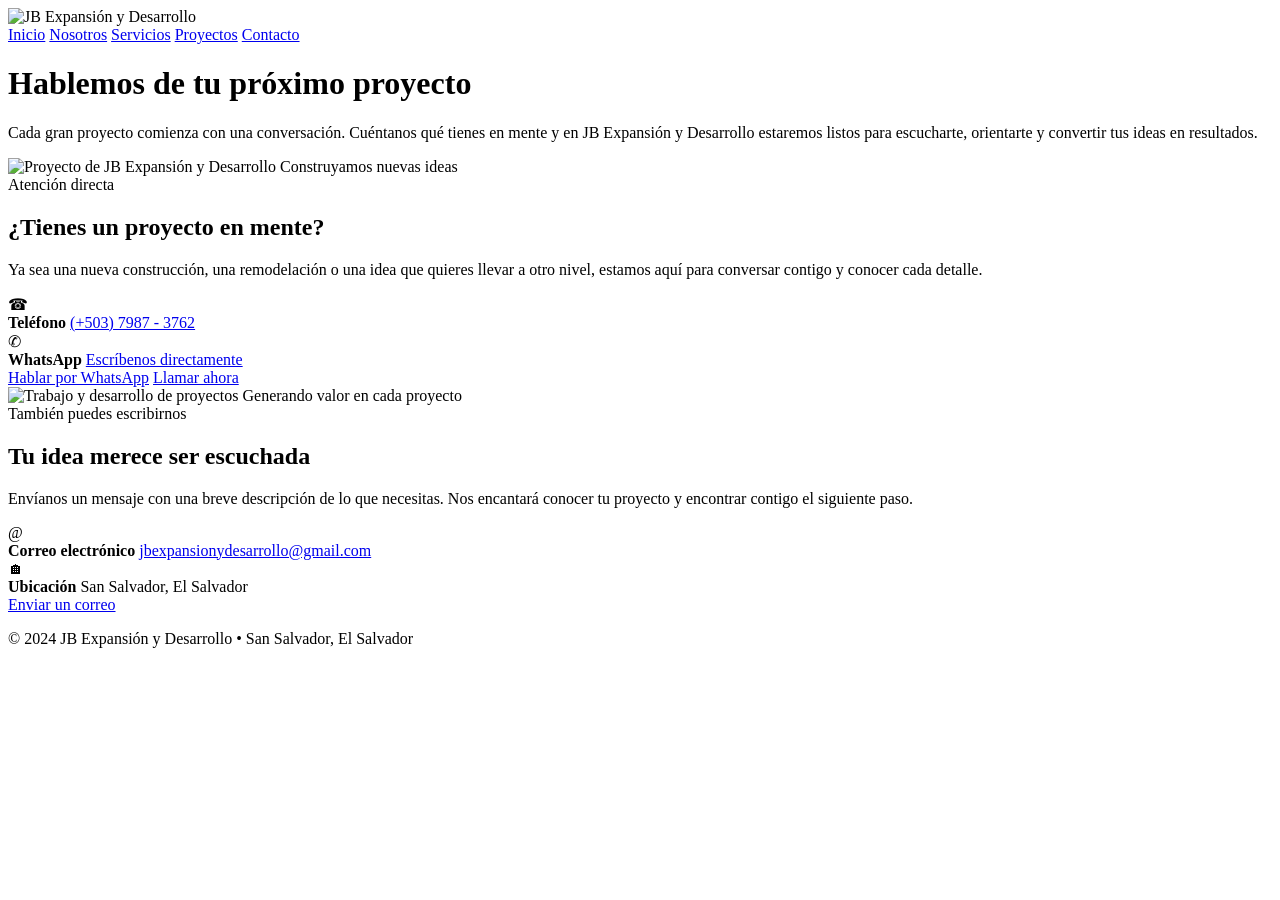
==== contacto.html @ b71cd2ee "Add files via upload" ====
<!DOCTYPE html>
<html lang="es">
<head>
    <meta charset="UTF-8">
    <meta name="viewport" content="width=device-width, initial-scale=1.0">
    <meta name="description" content="Contacta con JB Expansión y Desarrollo para conversar sobre tu próximo proyecto.">
    <title>JB Expansión y Desarrollo | Contáctanos</title>
    <link rel="icon" type="image/png" href="../imagenes/JBlogoPNG.png">
    <link rel="stylesheet" href="../css/estilos.css">
</head>
<body>
    <header>
        <nav>
            <img src="../imagenes/JBlogoPNG.png" alt="JB Expansión y Desarrollo" class="logo-img">
            <div class="nav-links">
                <a href="index.html">Inicio</a>
                <a href="nosotros.html">Nosotros</a>
                <a href="servicios.html">Servicios</a>
                <a href="proyectos.html">Proyectos</a>
                <a href="contacto.html">Contacto</a>
            </div>
        </nav>
    </header>

    <main class="contact-page">
        <div class="contact-intro">
            <h1>Hablemos de tu <span>próximo proyecto</span></h1>
            <div class="accent"></div>
            <p>
                Cada gran proyecto comienza con una conversación. Cuéntanos qué tienes en mente
                y en JB Expansión y Desarrollo estaremos listos para escucharte, orientarte y
                convertir tus ideas en resultados.
            </p>
        </div>

        <div class="contact-layout">
            <section class="contact-row">
                <div class="contact-visual">
                    <img src="../imagenes/ImgCont1.png" alt="Proyecto de JB Expansión y Desarrollo">
                    <span class="visual-label">Construyamos nuevas ideas</span>
                </div>

                <div class="contact-copy">
                    <span class="contact-kicker">Atención directa</span>
                    <h2>¿Tienes un proyecto en mente?</h2>
                    <p>
                        Ya sea una nueva construcción, una remodelación o una idea que quieres llevar
                        a otro nivel, estamos aquí para conversar contigo y conocer cada detalle.
                    </p>

                    <div class="contact-detail">
                        <span class="contact-icon">☎</span>
                        <div>
                            <strong>Teléfono</strong>
                            <a href="tel:+50379873762">(+503) 7987 - 3762</a>
                        </div>
                    </div>

                    <div class="contact-detail">
                        <span class="contact-icon">✆</span>
                        <div>
                            <strong>WhatsApp</strong>
                            <a href="https://wa.me/50379873762" target="_blank" rel="noopener noreferrer">Escríbenos directamente</a>
                        </div>
                    </div>

                    <div class="contact-actions">
                        <a class="btn" href="https://wa.me/50379873762" target="_blank" rel="noopener noreferrer">Hablar por WhatsApp</a>
                        <a class="btn-outline" href="tel:+50379873762">Llamar ahora</a>
                    </div>
                </div>
            </section>

            <section class="contact-row reverse">
                <div class="contact-visual">
                    <img src="../imagenes/ImgCont2.png" alt="Trabajo y desarrollo de proyectos">
                    <span class="visual-label">Generando valor en cada proyecto</span>
                </div>

                <div class="contact-copy">
                    <span class="contact-kicker">También puedes escribirnos</span>
                    <h2>Tu idea merece ser escuchada</h2>
                    <p>
                        Envíanos un mensaje con una breve descripción de lo que necesitas. Nos encantará
                        conocer tu proyecto y encontrar contigo el siguiente paso.
                    </p>

                    <div class="contact-detail">
                        <span class="contact-icon">@</span>
                        <div>
                            <strong>Correo electrónico</strong>
                            <a href="mailto:jbexpansionydesarrollo@gmail.com">jbexpansionydesarrollo@gmail.com</a>
                        </div>
                    </div>

                    <div class="contact-detail">
                        <span class="contact-icon">🏠︎</span>
                        <div>
                            <strong>Ubicación</strong>
                            <span>San Salvador, El Salvador</span>
                        </div>
                    </div>

                    <div class="contact-actions">
                        <a class="btn" href="mailto:jbexpansionydesarrollo@gmail.com">Enviar un correo</a>
                    </div>
                </div>
            </section>

        </div>
    </main>

    <footer>
        <p>© 2024 JB Expansión y Desarrollo • San Salvador, El Salvador</p>
    </footer>
</body>
</html>
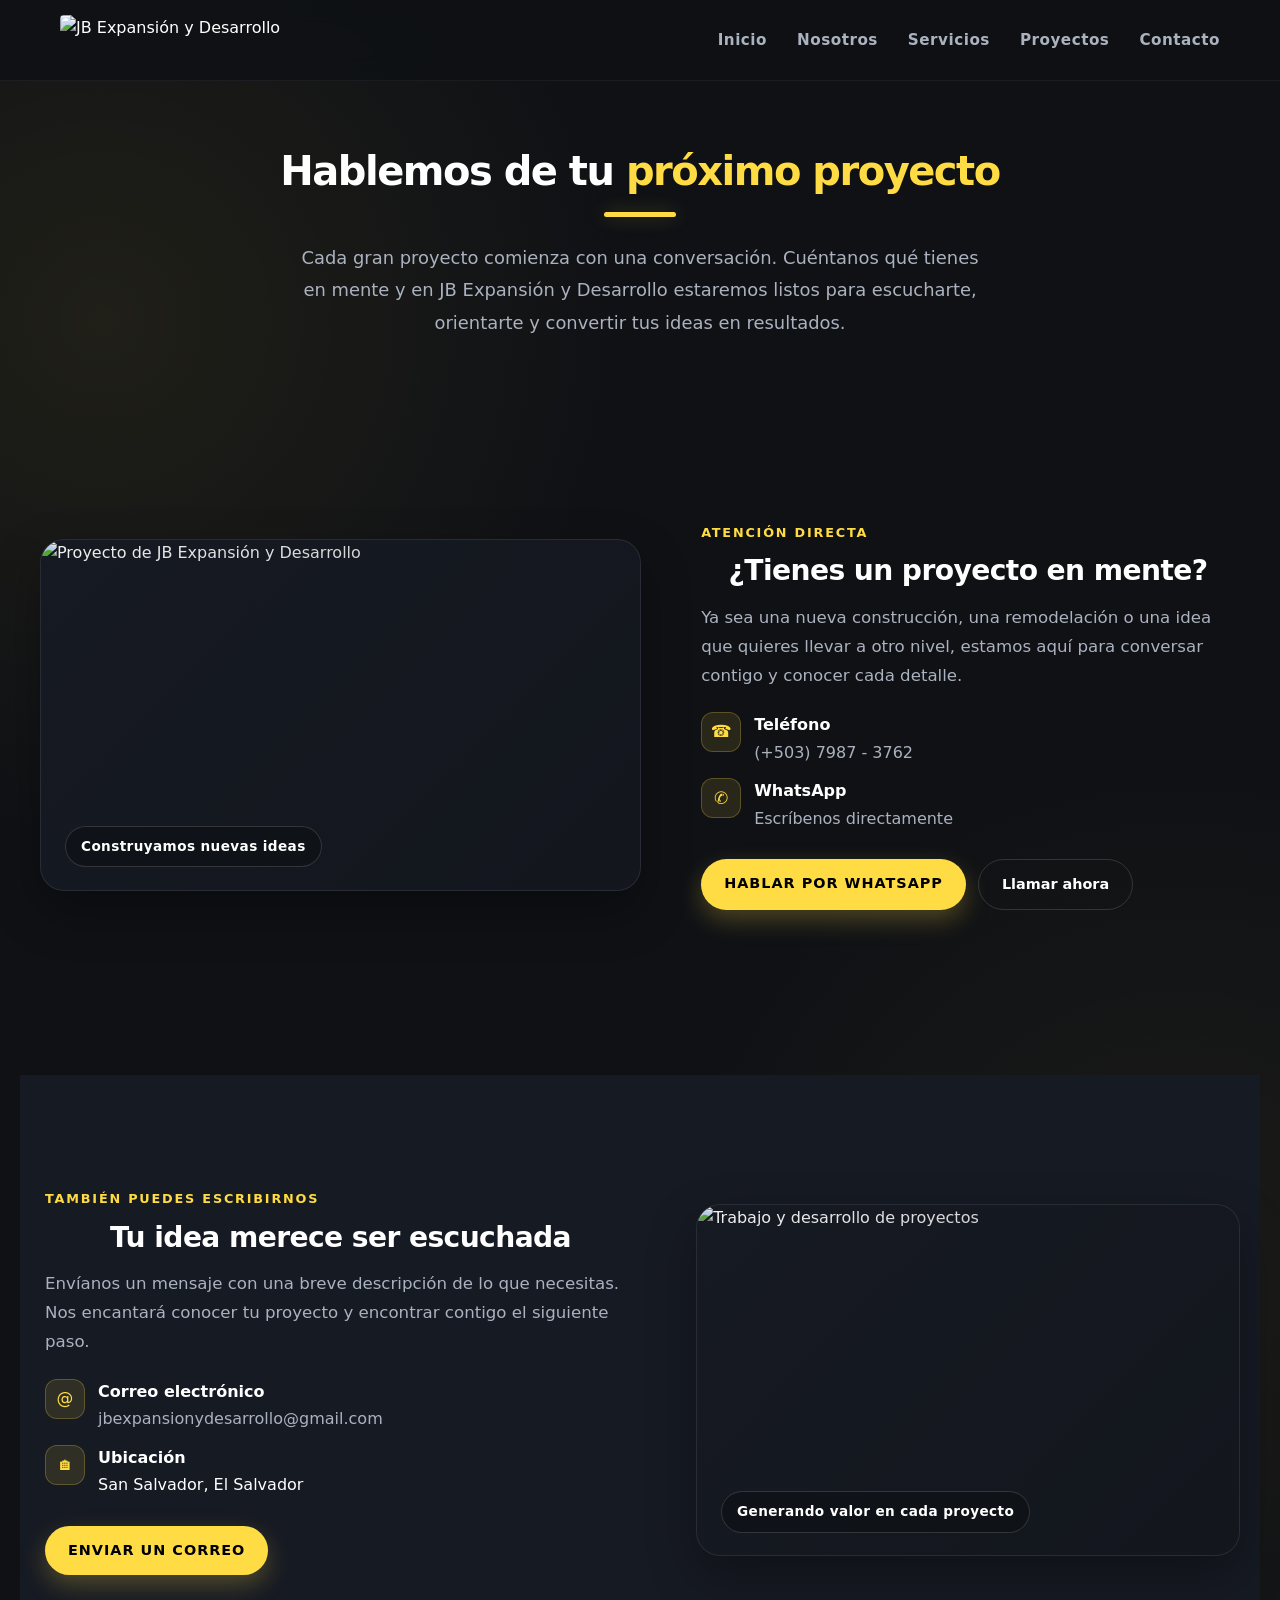
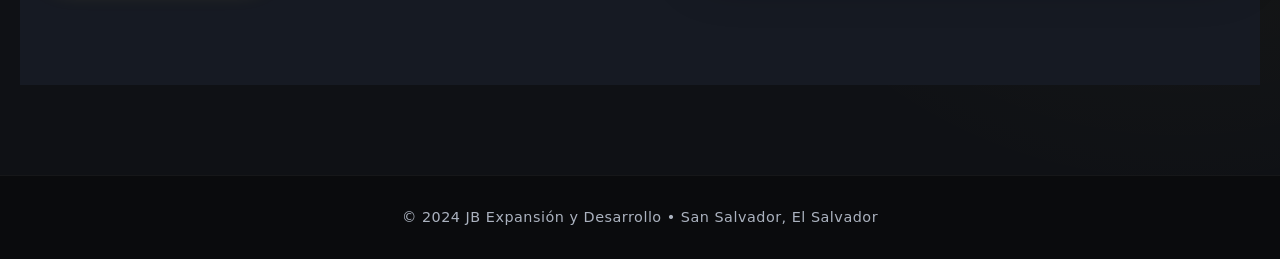
==== commit 4fd5d11a: "Update contacto.html" ====
--- a/contacto.html
+++ b/contacto.html
@@ -6,7 +6,7 @@
     <meta name="description" content="Contacta con JB Expansión y Desarrollo para conversar sobre tu próximo proyecto.">
     <title>JB Expansión y Desarrollo | Contáctanos</title>
     <link rel="icon" type="image/png" href="../imagenes/JBlogoPNG.png">
-    <link rel="stylesheet" href="../css/estilos.css">
+    <link rel="stylesheet" href="estilos.css">
 </head>
 <body>
     <header>
--- a/estilos.css
+++ b/estilos.css
@@ -0,0 +1,941 @@
+/* VARIABLES Y CONFIGURACIÓN BASE */
+:root {
+  --primary: #ffdc43;       /* Amarillo/Dorado Corporativo */
+  --primary-hover: #e5c123; /* Dorado oscuro para estados hover */
+  --bg-dark: #0f1115;       /* Fondo oscuro profundo principal */
+  --bg-card: #161a23;       /* Fondo para tarjetas y bloques secundarios */
+  --bg-input: #1f2430;      /* Fondo para campos de texto */
+  --text-main: #ffffff;     /* Texto principal */
+  --text-muted: #abb2bf;    /* Texto secundario/descripciones */
+  --font-family: 'Segoe UI', system-ui, -apple-system, sans-serif;
+  --transition: all 0.3s cubic-bezier(0.25, 0.8, 0.25, 1);
+}
+
+* {
+  margin: 0;
+  padding: 0;
+  box-sizing: border-box;
+}
+
+body {
+  font-family: var(--font-family);
+  background-color: var(--bg-dark);
+  color: var(--text-main);
+  line-height: 1.6;
+  overflow-x: hidden;
+}
+
+/* NAVEGACIÓN */
+header {
+  position: fixed;
+  top: 0;
+  left: 0;
+  width: 100%;
+  background-color: rgba(15, 17, 21, 0.9);
+  backdrop-filter: blur(12px);
+  -webkit-backdrop-filter: blur(12px);
+  z-index: 1000;
+  border-bottom: 1px solid rgba(255, 255, 255, 0.05);
+}
+
+nav {
+  max-width: 1200px;
+  margin: 0 auto;
+  padding: 15px 20px;
+  display: flex;
+  justify-content: space-between;
+  align-items: center;
+}
+
+.logo-img {
+  height: 50px;
+  width: auto;
+  object-fit: contain;
+  border-radius: 4px;
+}
+
+.nav-links {
+  display: flex;
+  gap: 30px;
+}
+
+.nav-links a {
+  color: var(--text-muted);
+  text-decoration: none;
+  font-weight: 600;
+  font-size: 0.95rem;
+  letter-spacing: 0.5px;
+  transition: var(--transition);
+  position: relative;
+  padding: 5px 0;
+}
+
+.nav-links a::after {
+  content: '';
+  position: absolute;
+  width: 0;
+  height: 2px;
+  bottom: 0;
+  left: 0;
+  background-color: var(--primary);
+  transition: var(--transition);
+}
+
+.nav-links a:hover::after {
+  width: 100%;
+}
+
+.nav-links a:hover {
+  color: var(--primary);
+}
+
+/* HERO SECTION */
+.hero {
+  min-height: 100vh;
+  background: linear-gradient(135deg, rgba(50, 60, 68, 0.336) 50%, rgba(253, 242, 95, 0.26) 100%), 
+              url('../imagenes/Imgindex.png');
+  background-size: cover;
+  background-position: center;
+  background-repeat: no-repeat;
+  display: flex;
+  justify-content: center;
+  align-items: center;
+  text-align: center;
+  padding: 140px 20px 80px;
+}
+
+.hero-content {
+  max-width: 800px;
+  animation: fadeInUp 1s ease-out forwards;
+}
+
+/* IMAGOTIPO PRINCIPAL DEL INICIO */
+
+.hero-imagotipo {
+  display: block;
+  width: 900;
+  max-width: 90%;
+  height: auto;
+  margin: 0 auto -40px;
+
+  object-fit: contain;
+
+  animation: fadeInUp 1s ease-out forwards;
+}
+
+@media (max-width: 768px) {
+
+  .hero-imagotipo {
+    width: 400px;
+    max-width: 90%;
+    margin-bottom: 20px;
+  }
+
+}
+/* Botón Premium */
+.btn {
+  display: inline-block;
+  background-color: var(--primary);
+  color: #000000;
+  text-decoration: none;
+  padding: 16px 36px;
+  font-weight: 700;
+  font-size: 1rem;
+  border-radius: 50px;
+  text-transform: uppercase;
+  letter-spacing: 1px;
+  box-shadow: 0 10px 25px rgba(255, 220, 67, 0.25);
+  transition: var(--transition);
+  border: none;
+  cursor: pointer;
+}
+
+.btn:hover {
+  transform: translateY(-3px);
+  background-color: var(--primary-hover);
+  box-shadow: 0 15px 30px rgba(255, 220, 67, 0.4);
+}
+
+/* ESTRUCTURA DE SECCIONES GENERALES */
+section {
+  padding: 100px 20px;
+}
+
+/* Secciones alternadas para dar dinamismo */
+section:nth-of-type(even) {
+  background-color: var(--bg-card);
+}
+
+.container {
+  max-width: 1200px;
+  margin: 0 auto;
+}
+
+section h2 {
+  font-size: 2.5rem;
+  font-weight: 700;
+  text-align: center;
+  margin-bottom: 60px;
+  position: relative;
+  letter-spacing: -0.5px;
+}
+
+section h2::after {
+  content: '';
+  display: block;
+  width: 60px;
+  height: 4px;
+  background-color: var(--primary);
+  margin: 15px auto 0;
+  border-radius: 2px;
+}
+
+/* MISION, VISION Y VALORES */
+.grid-mv {
+  display: grid;
+  grid-template-columns: repeat(auto-fit, minmax(300px, 1fr));
+  gap: 30px;
+  margin-top: 50px;
+}
+
+.card-mv {
+  background-color: rgba(255, 255, 255, 0.02);
+  border: 1px solid rgba(255, 255, 255, 0.05);
+  padding: 40px 30px;
+  border-radius: 12px;
+  transition: var(--transition);
+}
+
+.card-mv:hover {
+  transform: translateY(-5px);
+  border-color: rgba(255, 220, 67, 0.3);
+  background-color: rgba(255, 255, 255, 0.04);
+}
+
+.card-mv h3 {
+  color: var(--primary);
+  font-size: 1.4rem;
+  margin-bottom: 15px;
+  font-weight: 600;
+}
+
+.card-mv p {
+  color: var(--text-muted);
+  font-size: 1rem;
+}
+
+/* Lista de Valores o Container*/
+li {
+    color:#e5c123;  
+    display: flex;
+    flex-direction: column; /* Alinea el título y el párrafo verticalmente */
+    align-items: flex-start; /* Alinea el texto a la izquierda */
+    margin-bottom: 20px; /* Añade separación entre cada valor */
+    width: 100%; /* Fuerza a que ocupe todo el ancho disponible */
+}
+
+li p {
+    width: 100%; /* Permite que el texto se alargue horizontalmente */
+    margin-top: 8px; /* Despega el párrafo del título */
+    text-align: justify; /* Opcional: hace que el texto se vea ordenado */
+}
+
+/* SERVICIOS */
+.services-grid {
+  display: grid;
+  grid-template-columns: repeat(auto-fit, minmax(300px, 1fr));
+  gap: 25px;
+}
+
+.card {
+  background-color: var(--bg-card);
+  border: 1px solid rgba(255, 255, 255, 0.05);
+  padding: 35px 25px;
+  border-radius: 12px;
+  font-size: 1.2rem;
+  font-weight: 600;
+  text-align: center;
+  color: var(--text-main);
+  transition: var(--transition);
+  opacity: 0; /* Preparado para la animación JS */
+  transform: translateY(30px);
+}
+
+/* Cuando JS activa la clase */
+.card.visible {
+  opacity: 1;
+  transform: translateY(0);
+}
+
+section:nth-of-type(even) .card {
+  background-color: var(--bg-dark);
+}
+
+.card:hover {
+  border-color: var(--primary);
+  color: var(--primary);
+  box-shadow: 0 10px 20px rgb(66, 66, 66);
+}
+
+/* PROYECTOS DESTACADOS */
+.projects-grid {
+  display: grid;
+  grid-template-columns: repeat(auto-fit, minmax(350px, 1fr));
+  gap: 30px;
+}
+
+.project-card {
+  position: relative;
+  overflow: hidden;
+  border-radius: 16px;
+  height: 380px;
+  padding: 0;
+  border: none;
+}
+
+.project-card img {
+  width: 100%;
+  height: 100%;
+  object-fit: cover;
+  transition: transform 0.5s ease;
+}
+
+.project-overlay {
+  position: absolute;
+  top: 0;
+  left: 0;
+  width: 100%;
+  height: 100%;
+  background: linear-gradient(to top, rgba(15, 17, 21, 0.95) 20%, rgba(15, 17, 21, 0.4) 100%);
+  display: flex;
+  flex-direction: column;
+  justify-content: flex-end;
+  padding: 30px;
+  text-align: left;
+  transition: var(--transition);
+}
+
+.project-overlay h3 {
+  color: var(--text-main);
+  font-size: 1.4rem;
+  margin-bottom: 10px;
+}
+
+.project-overlay p {
+  color: var(--text-muted);
+  font-size: 0.95rem;
+}
+
+.project-card:hover img {
+  transform: scale(1.08);
+}
+
+/* FORMULARIO DE CONTACTO Y FOOTER */
+.contact-info {
+  text-align: center;
+  margin-bottom: 50px;
+  font-size: 1.15rem;
+  color: var(--text-muted);
+}
+
+.contact-info strong {
+  color: var(--primary);
+}
+
+.premium-form {
+  max-width: 650px;
+  margin: 0 auto;
+  background: var(--bg-card);
+  padding: 45px;
+  border-radius: 16px;
+  border: 1px solid rgba(255, 255, 255, 0.05);
+  box-shadow: 0 15px 35px rgba(0,0,0,0.3);
+}
+
+.premium-form input,
+.premium-form textarea {
+  width: 100%;
+  padding: 16px;
+  margin-bottom: 20px;
+  background-color: var(--bg-input);
+  border: 1px solid rgba(255, 255, 255, 0.1);
+  border-radius: 8px;
+  color: var(--text-main);
+  font-family: var(--font-family);
+  font-size: 1rem;
+  transition: var(--transition);
+}
+
+.premium-form input:focus,
+.premium-form textarea:focus {
+  outline: none;
+  border-color: var(--primary);
+  box-shadow: 0 0 8px rgba(255, 220, 67, 0.2);
+}
+
+footer {
+  background-color: #0a0b0d;
+  padding: 30px 20px;
+  text-align: center;
+  border-top: 1px solid rgba(255, 255, 255, 0.05);
+}
+
+footer p {
+  color: var(--text-muted);
+  font-size: 0.9rem;
+  letter-spacing: 0.5px;
+}
+
+/* ANIMACIONES Y RESPONSIVE */
+@keyframes fadeInUp {
+  from {
+    opacity: 0;
+    transform: translateY(30px);
+  }
+  to {
+    opacity: 1;
+    transform: translateY(0);
+  }
+}
+
+@media (max-width: 768px) {
+  .hero-content h1 { font-size: 2.5rem; }
+  .hero-content p { font-size: 1.1rem; }
+  nav { flex-direction: column; gap: 15px; }
+  .nav-links { gap: 15px; flex-wrap: wrap; justify-content: center; }
+  section { padding: 60px 20px; }
+  .valores-list { grid-template-columns: 1fr; }
+  .premium-form { padding: 30px 20px; }
+}
+
+/* =========================================================
+   SERVICIOS - CARDS INTERACTIVAS
+   IMPORTANTE: estos estilos están limitados a .services-grid
+   para NO modificar las cards de proyectos.html.
+   ========================================================= */
+
+.services-grid {
+  align-items: start;
+}
+
+.services-grid .card {
+  position: relative;
+  height: 105px;
+  min-height: 105px;
+  padding: 0;
+  overflow: hidden;
+  cursor: pointer;
+  align-self: start;
+  transition:
+    height 0.5s ease,
+    min-height 0.5s ease,
+    transform 0.4s ease,
+    border-color 0.4s ease,
+    box-shadow 0.4s ease;
+}
+
+.services-grid .card h3 {
+  position: absolute;
+  inset: 0;
+  z-index: 3;
+  display: flex;
+  align-items: center;
+  justify-content: center;
+  padding: 20px;
+  margin: 0;
+  color: var(--text-main);
+  transition: opacity 0.35s ease, transform 0.35s ease;
+}
+
+.services-grid .card-info {
+  position: absolute;
+  inset: 0;
+  display: flex;
+  align-items: flex-end;
+  padding: 24px;
+  opacity: 0;
+  transform: scale(1.04);
+  transition: opacity 0.45s ease, transform 0.55s ease;
+  overflow: hidden;
+}
+
+.services-grid .card-info::before {
+  content: "";
+  position: absolute;
+  inset: 0;
+  z-index: 1;
+  background: linear-gradient(
+    to top,
+    rgba(15, 17, 21, 0.98) 0%,
+    rgba(15, 17, 21, 0.78) 48%,
+    rgba(15, 17, 21, 0.20) 100%
+  );
+}
+
+.services-grid .card-info img {
+  position: absolute;
+  inset: 0;
+  width: 100%;
+  height: 100%;
+  object-fit: cover;
+  z-index: 0;
+  transition: transform 0.65s ease;
+}
+
+.services-grid .card-text {
+  position: relative;
+  z-index: 2;
+  width: 100%;
+  text-align: left;
+}
+
+.services-grid .card-text h4 {
+  margin: 0 0 7px;
+  color: var(--primary);
+  font-size: 1.15rem;
+  font-weight: 700;
+}
+
+.services-grid .card-text p {
+  margin: 0;
+  color: var(--text-main);
+  font-size: 0.92rem;
+  line-height: 1.45;
+  font-weight: 400;
+}
+
+.services-grid .card:hover,
+.services-grid .card.active {
+  height: 260px;
+  min-height: 260px;
+  transform: translateY(-7px);
+  border-color: var(--primary);
+  box-shadow:
+    0 15px 35px rgba(0, 0, 0, 0.5),
+    0 0 15px rgba(255, 220, 67, 0.15);
+}
+
+.services-grid .card:hover h3,
+.services-grid .card.active h3 {
+  opacity: 0;
+  transform: translateY(-20px);
+}
+
+.services-grid .card:hover .card-info,
+.services-grid .card.active .card-info {
+  opacity: 1;
+  transform: scale(1);
+}
+
+.services-grid .card:hover .card-info img,
+.services-grid .card.active .card-info img {
+  transform: scale(1.08);
+}
+
+/* En teléfonos el toque/clic abre la card */
+@media (max-width: 768px) {
+  .services-grid {
+    grid-template-columns: 1fr;
+  }
+
+  .services-grid .card,
+  .services-grid .card:hover {
+    height: 110px;
+    min-height: 110px;
+    transform: none;
+  }
+
+  .services-grid .card.active {
+    height: 285px;
+    min-height: 285px;
+    transform: translateY(-5px);
+  }
+
+  .services-grid .card.active .card-info {
+    opacity: 1;
+    transform: scale(1);
+  }
+
+  .services-grid .card.active h3 {
+    opacity: 0;
+    transform: translateY(-20px);
+  }
+}
+
+
+/* =========================================================
+   CONTACTO - ESTILOS ESPECIFICOS
+   ========================================================= */
+.contact-page {
+            padding: 150px 20px 90px;
+            background:
+                radial-gradient(circle at 8% 18%, rgba(255, 220, 67, 0.07), transparent 28%),
+                radial-gradient(circle at 92% 72%, rgba(255, 220, 67, 0.05), transparent 30%),
+                var(--bg-dark);
+        }
+
+        .contact-intro {
+            max-width: 850px;
+            margin: 0 auto 70px;
+            text-align: center;
+        }
+
+        .contact-intro h1 {
+            font-size: 2.5rem;
+            line-height: 1.05;
+            margin-bottom: 20px;
+            letter-spacing: -1.5px;
+        }
+
+        .contact-intro h1 span {
+            color: var(--primary);
+        }
+
+        .contact-intro .accent {
+            width: 72px;
+            height: 5px;
+            margin: 0 auto 25px;
+            border-radius: 10px;
+            background: var(--primary);
+            box-shadow: 0 0 18px rgba(255, 220, 67, 0.28);
+        }
+
+        .contact-intro p {
+            max-width: 700px;
+            margin: 0 auto;
+            color: var(--text-muted);
+            font-size: 1.12rem;
+            line-height: 1.8;
+        }
+
+        .contact-layout {
+            max-width: 1250px;
+            margin: 0 auto;
+            display: grid;
+            gap: 55px;
+        }
+
+        .contact-row {
+            display: grid;
+            grid-template-columns: minmax(0, 1.05fr) minmax(0, 0.95fr);
+            gap: 55px;
+            align-items: center;
+        }
+
+        .contact-row.reverse .contact-visual {
+            order: 2;
+        }
+
+        .contact-row.reverse .contact-copy {
+            order: 1;
+        }
+
+        .contact-visual {
+            position: relative;
+            min-height: 350px;
+            overflow: hidden;
+            border-radius: 24px;
+            border: 1px solid rgba(255, 255, 255, 0.08);
+            background: var(--bg-card);
+            box-shadow: 0 20px 50px rgba(0, 0, 0, 0.32);
+        }
+
+        .contact-visual img {
+            width: 100%;
+            height: 100%;
+            min-height: 350px;
+            display: block;
+            object-fit: cover;
+            transition: transform 0.7s ease;
+        }
+
+        .contact-visual::after {
+            content: "";
+            position: absolute;
+            inset: 0;
+            background: linear-gradient(135deg, rgba(15, 17, 21, 0.05), rgba(15, 17, 21, 0.42));
+            pointer-events: none;
+        }
+
+        .contact-visual:hover img {
+            transform: scale(1.05);
+        }
+
+        .visual-label {
+            position: absolute;
+            z-index: 2;
+            left: 24px;
+            bottom: 22px;
+            padding: 9px 15px;
+            border: 1px solid rgba(255, 255, 255, 0.15);
+            border-radius: 999px;
+            background: rgba(15, 17, 21, 0.72);
+            backdrop-filter: blur(8px);
+            color: var(--text-main);
+            font-size: 0.85rem;
+            font-weight: 700;
+            letter-spacing: 0.4px;
+        }
+
+        .contact-copy {
+            padding: 10px 5px;
+        }
+
+        .contact-kicker {
+            display: inline-block;
+            margin-bottom: 12px;
+            color: var(--primary);
+            font-size: 0.8rem;
+            font-weight: 800;
+            text-transform: uppercase;
+            letter-spacing: 1.8px;
+        }
+
+        .contact-copy h2 {
+            margin: 0 0 15px;
+            font-size: clamp(1.8rem, 3vw, 2.55rem);
+            line-height: 1.15;
+        }
+
+        .contact-copy h2::after {
+            display: none;
+        }
+
+        .contact-copy p {
+            margin-bottom: 22px;
+            color: var(--text-muted);
+            font-size: 1.04rem;
+            line-height: 1.75;
+        }
+
+        .contact-detail {
+            display: flex;
+            align-items: flex-start;
+            gap: 13px;
+            margin: 13px 0;
+            color: var(--text-main);
+        }
+
+        .contact-icon {
+            flex: 0 0 40px;
+            width: 40px;
+            height: 40px;
+            display: grid;
+            place-items: center;
+            border-radius: 12px;
+            background: rgba(255, 220, 67, 0.11);
+            border: 1px solid rgba(255, 220, 67, 0.24);
+            color: var(--primary);
+            font-size: 1.05rem;
+        }
+
+        .contact-detail strong {
+            display: block;
+            margin-bottom: 2px;
+            color: var(--text-main);
+        }
+
+        .contact-detail a {
+            color: var(--text-muted);
+            text-decoration: none;
+            transition: var(--transition);
+        }
+
+        .contact-detail a:hover {
+            color: var(--primary);
+        }
+
+        .contact-actions {
+            display: flex;
+            flex-wrap: wrap;
+            gap: 12px;
+            margin-top: 28px;
+        }
+
+        .contact-actions .btn {
+            padding: 13px 23px;
+            font-size: 0.9rem;
+        }
+
+        .btn-outline {
+            display: inline-block;
+            padding: 13px 23px;
+            border: 1px solid rgba(255, 255, 255, 0.14);
+            border-radius: 50px;
+            color: var(--text-main);
+            text-decoration: none;
+            font-weight: 700;
+            font-size: 0.9rem;
+            transition: var(--transition);
+        }
+
+        .btn-outline:hover {
+            border-color: var(--primary);
+            color: var(--primary);
+            transform: translateY(-3px);
+        }
+
+        .contact-form-section {
+            max-width: 850px;
+            margin: 25px auto 0;
+            padding: 48px;
+            border: 1px solid rgba(255, 255, 255, 0.07);
+            border-radius: 24px;
+            background: linear-gradient(145deg, rgba(255,255,255,0.035), rgba(255,255,255,0.015));
+            box-shadow: 0 20px 50px rgba(0,0,0,0.25);
+        }
+
+        .contact-form-section h2 {
+            margin-bottom: 12px;
+        }
+
+        .contact-form-section h2::after {
+            margin-left: 0;
+            margin-right: 0;
+        }
+
+        .contact-form-section > p {
+            margin-bottom: 30px;
+            color: var(--text-muted);
+        }
+
+        .premium-form {
+            max-width: none;
+            margin: 0;
+            padding: 0;
+            background: transparent;
+            border: 0;
+            box-shadow: none;
+        }
+
+        .form-grid {
+            display: grid;
+            grid-template-columns: 1fr 1fr;
+            gap: 0 18px;
+        }
+
+        .form-grid input,
+        .form-grid textarea {
+            margin-bottom: 18px;
+        }
+
+        .form-grid textarea,
+        .form-grid .form-full {
+            grid-column: 1 / -1;
+        }
+
+        .form-note {
+            margin-top: 13px;
+            color: #7f8794;
+            font-size: 0.82rem;
+        }
+
+        @media (max-width: 850px) {
+            .contact-page {
+                padding-top: 190px;
+            }
+
+            .contact-row,
+            .contact-row.reverse {
+                grid-template-columns: 1fr;
+                gap: 30px;
+            }
+
+            .contact-row.reverse .contact-visual,
+            .contact-row.reverse .contact-copy {
+                order: initial;
+            }
+
+            .contact-visual,
+            .contact-visual img {
+                min-height: 280px;
+            }
+        }
+
+        @media (max-width: 600px) {
+            .contact-page {
+                padding: 170px 16px 60px;
+            }
+
+            .contact-intro {
+                margin-bottom: 50px;
+            }
+
+            .contact-copy {
+                padding: 0;
+            }
+
+            .contact-form-section {
+                padding: 30px 20px;
+            }
+
+            .form-grid {
+                grid-template-columns: 1fr;
+            }
+
+            .form-grid textarea,
+            .form-grid .form-full {
+                grid-column: auto;
+            }
+
+            .contact-actions {
+                flex-direction: column;
+                align-items: stretch;
+            }
+
+            .contact-actions .btn,
+            .contact-actions .btn-outline {
+                text-align: center;
+            }
+        }
+
+
+/* PROYECTOS: carrusel automático de tres imágenes por tarjeta */
+.project-card .project-slideshow {
+  position: absolute;
+  inset: 0;
+  overflow: hidden;
+  background: var(--bg-card);
+}
+.project-card .project-slideshow .slide {
+  position: absolute;
+  inset: 0;
+  width: 100%;
+  height: 100%;
+  object-fit: cover;
+  opacity: 0;
+  animation: projectCrossfade 12s infinite;
+  will-change: opacity, transform;
+}
+.project-card .project-slideshow .slide-1 { animation-delay: 0s; }
+.project-card .project-slideshow .slide-2 { animation-delay: 4s; }
+.project-card .project-slideshow .slide-3 { animation-delay: 8s; }
+@keyframes projectCrossfade {
+  0% { opacity: 0; transform: scale(1.025); }
+  5% { opacity: 1; }
+  30% { opacity: 1; transform: scale(1); }
+  36% { opacity: 0; }
+  100% { opacity: 0; }
+}
+.project-card .project-overlay {
+  z-index: 2;
+  pointer-events: none;
+}
+@media (prefers-reduced-motion: reduce) {
+  .project-card .project-slideshow .slide {
+    animation-duration: 24s;
+  }
+}
+
+/* CONTACTO: mantener el encabezado en una sola línea en pantallas amplias */
+.contact-copy h2 {
+  white-space: nowrap;
+  font-size: clamp(1.35rem, 2.2vw, 2.2rem);
+  letter-spacing: -0.6px;
+}
+@media (max-width: 900px) {
+  .contact-copy h2 {
+    white-space: normal;
+    font-size: clamp(1.45rem, 4.5vw, 2rem);
+  }
+}
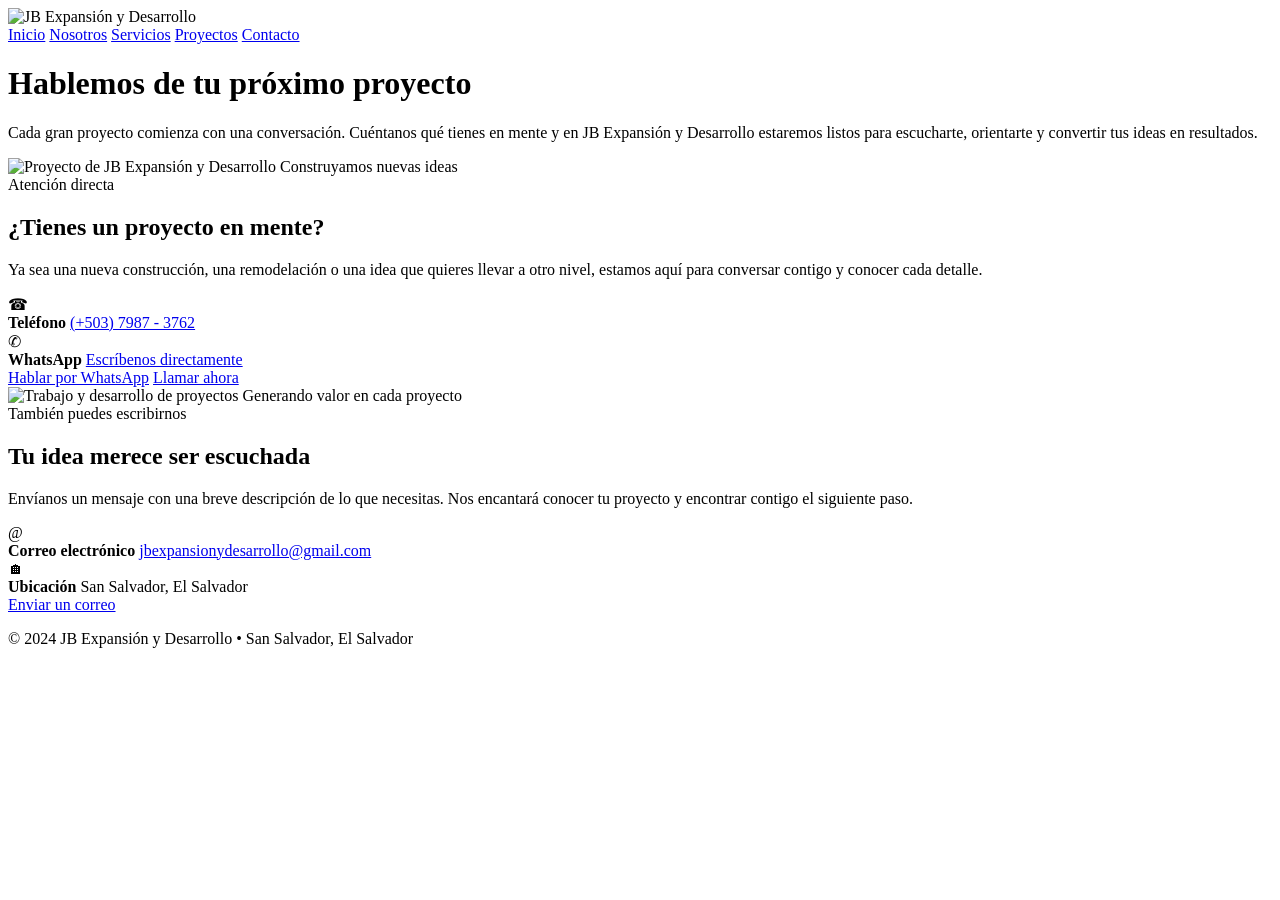
==== commit 6b0a1d40: "Update contacto.html" ====
--- a/contacto.html
+++ b/contacto.html
@@ -6,7 +6,7 @@
     <meta name="description" content="Contacta con JB Expansión y Desarrollo para conversar sobre tu próximo proyecto.">
     <title>JB Expansión y Desarrollo | Contáctanos</title>
     <link rel="icon" type="image/png" href="../imagenes/JBlogoPNG.png">
-    <link rel="stylesheet" href="estilos.css">
+    <link rel="stylesheet" href="../css/estilos.css">
 </head>
 <body>
     <header>
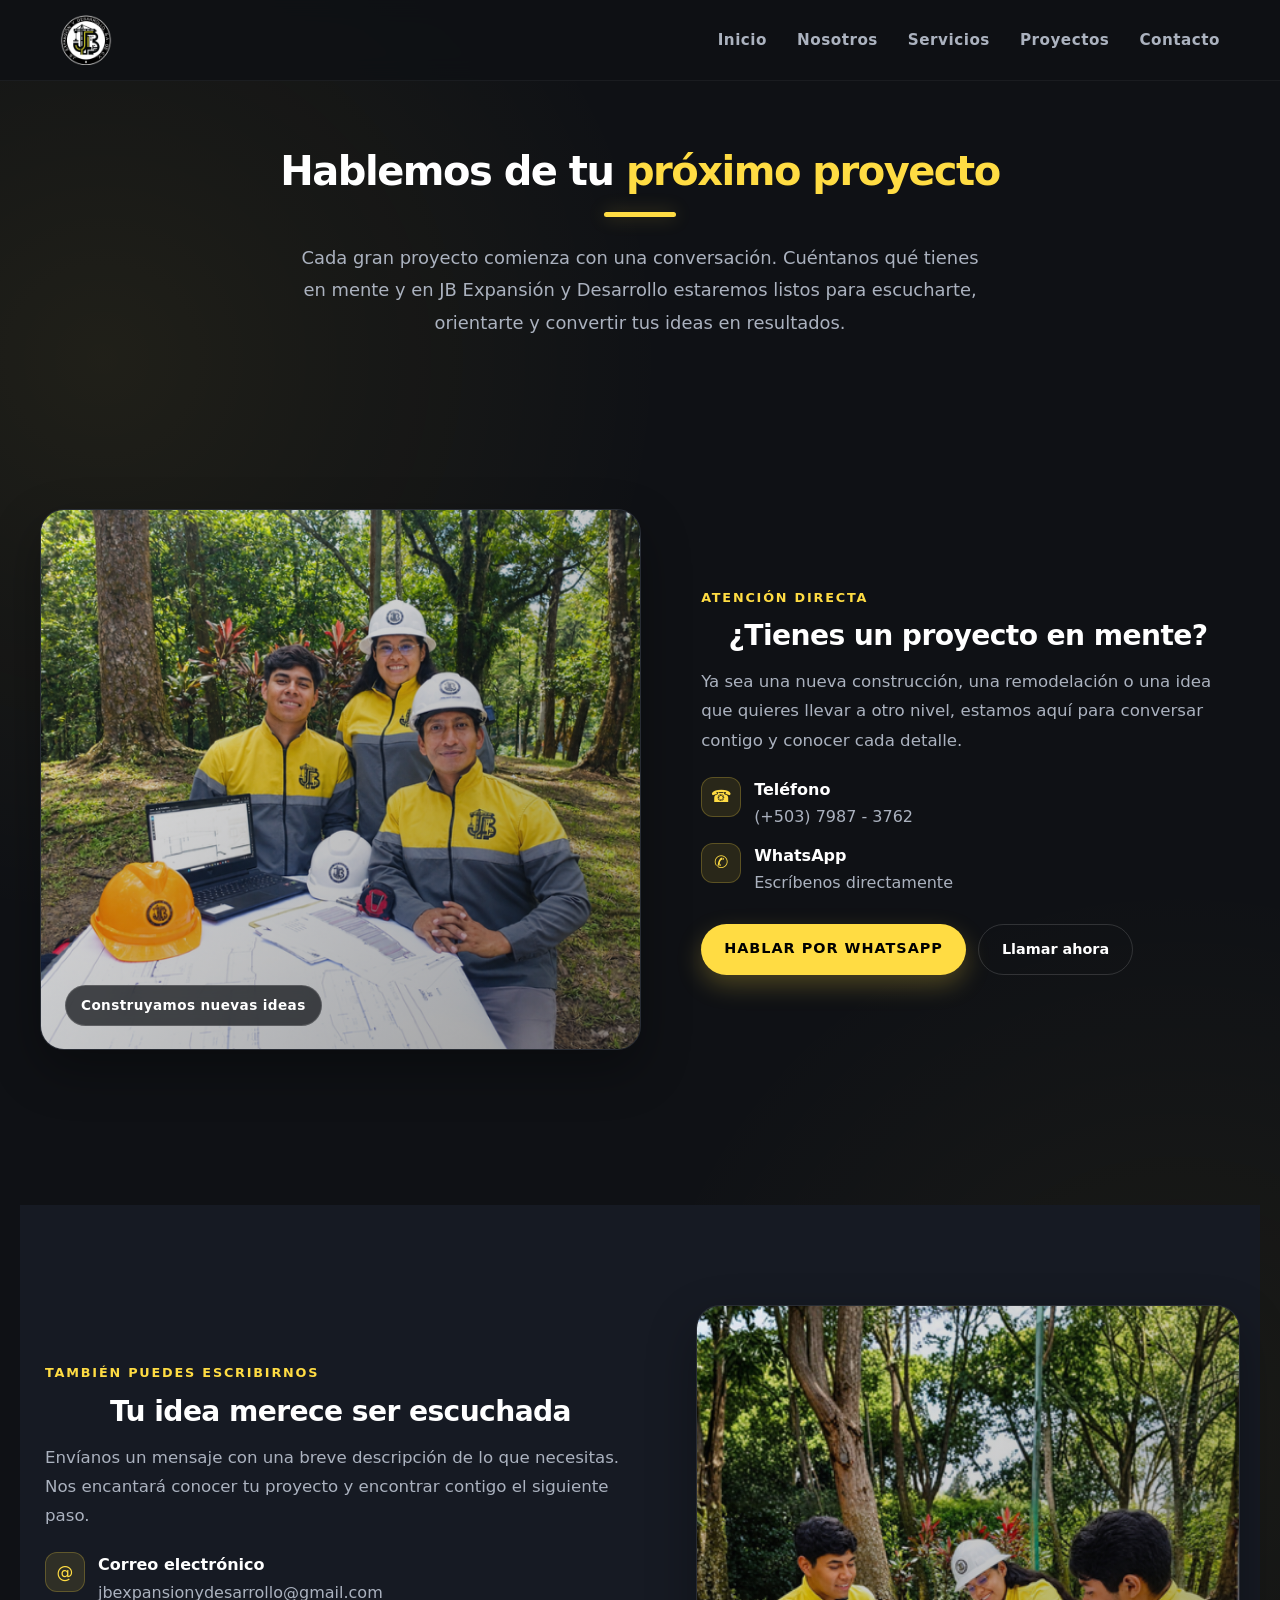
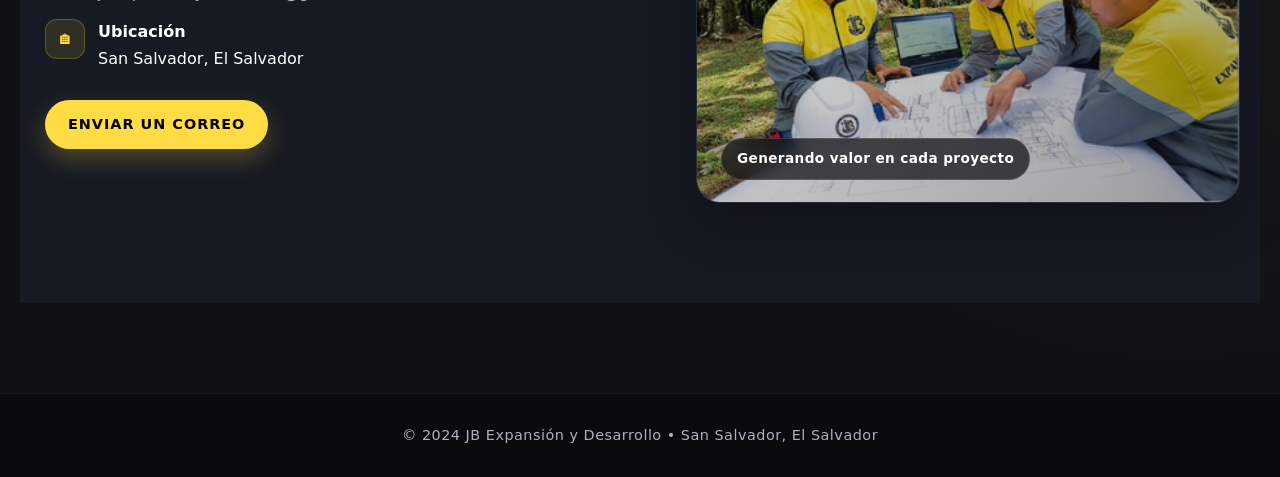
==== commit 2874e2bb: "Add files via upload" ====
--- a/contacto.html
+++ b/contacto.html
@@ -5,13 +5,13 @@
     <meta name="viewport" content="width=device-width, initial-scale=1.0">
     <meta name="description" content="Contacta con JB Expansión y Desarrollo para conversar sobre tu próximo proyecto.">
     <title>JB Expansión y Desarrollo | Contáctanos</title>
-    <link rel="icon" type="image/png" href="../imagenes/JBlogoPNG.png">
-    <link rel="stylesheet" href="../css/estilos.css">
+    <link rel="icon" type="image/png" href="JBlogoPNG.png">
+    <link rel="stylesheet" href="estilos.css">
 </head>
 <body>
     <header>
         <nav>
-            <img src="../imagenes/JBlogoPNG.png" alt="JB Expansión y Desarrollo" class="logo-img">
+            <img src="JBlogoPNG.png" alt="JB Expansión y Desarrollo" class="logo-img">
             <div class="nav-links">
                 <a href="index.html">Inicio</a>
                 <a href="nosotros.html">Nosotros</a>
@@ -36,7 +36,7 @@
         <div class="contact-layout">
             <section class="contact-row">
                 <div class="contact-visual">
-                    <img src="../imagenes/ImgCont1.png" alt="Proyecto de JB Expansión y Desarrollo">
+                    <img src="ImgCont1.png" alt="Proyecto de JB Expansión y Desarrollo">
                     <span class="visual-label">Construyamos nuevas ideas</span>
                 </div>
 
@@ -73,7 +73,7 @@
 
             <section class="contact-row reverse">
                 <div class="contact-visual">
-                    <img src="../imagenes/ImgCont2.png" alt="Trabajo y desarrollo de proyectos">
+                    <img src="ImgCont2.png" alt="Trabajo y desarrollo de proyectos">
                     <span class="visual-label">Generando valor en cada proyecto</span>
                 </div>
 
--- a/estilos.css
+++ b/estilos.css
@@ -0,0 +1,941 @@
+/* VARIABLES Y CONFIGURACIÓN BASE */
+:root {
+  --primary: #ffdc43;       /* Amarillo/Dorado Corporativo */
+  --primary-hover: #e5c123; /* Dorado oscuro para estados hover */
+  --bg-dark: #0f1115;       /* Fondo oscuro profundo principal */
+  --bg-card: #161a23;       /* Fondo para tarjetas y bloques secundarios */
+  --bg-input: #1f2430;      /* Fondo para campos de texto */
+  --text-main: #ffffff;     /* Texto principal */
+  --text-muted: #abb2bf;    /* Texto secundario/descripciones */
+  --font-family: 'Segoe UI', system-ui, -apple-system, sans-serif;
+  --transition: all 0.3s cubic-bezier(0.25, 0.8, 0.25, 1);
+}
+
+* {
+  margin: 0;
+  padding: 0;
+  box-sizing: border-box;
+}
+
+body {
+  font-family: var(--font-family);
+  background-color: var(--bg-dark);
+  color: var(--text-main);
+  line-height: 1.6;
+  overflow-x: hidden;
+}
+
+/* NAVEGACIÓN */
+header {
+  position: fixed;
+  top: 0;
+  left: 0;
+  width: 100%;
+  background-color: rgba(15, 17, 21, 0.9);
+  backdrop-filter: blur(12px);
+  -webkit-backdrop-filter: blur(12px);
+  z-index: 1000;
+  border-bottom: 1px solid rgba(255, 255, 255, 0.05);
+}
+
+nav {
+  max-width: 1200px;
+  margin: 0 auto;
+  padding: 15px 20px;
+  display: flex;
+  justify-content: space-between;
+  align-items: center;
+}
+
+.logo-img {
+  height: 50px;
+  width: auto;
+  object-fit: contain;
+  border-radius: 4px;
+}
+
+.nav-links {
+  display: flex;
+  gap: 30px;
+}
+
+.nav-links a {
+  color: var(--text-muted);
+  text-decoration: none;
+  font-weight: 600;
+  font-size: 0.95rem;
+  letter-spacing: 0.5px;
+  transition: var(--transition);
+  position: relative;
+  padding: 5px 0;
+}
+
+.nav-links a::after {
+  content: '';
+  position: absolute;
+  width: 0;
+  height: 2px;
+  bottom: 0;
+  left: 0;
+  background-color: var(--primary);
+  transition: var(--transition);
+}
+
+.nav-links a:hover::after {
+  width: 100%;
+}
+
+.nav-links a:hover {
+  color: var(--primary);
+}
+
+/* HERO SECTION */
+.hero {
+  min-height: 100vh;
+  background: linear-gradient(135deg, rgba(50, 60, 68, 0.336) 50%, rgba(253, 242, 95, 0.26) 100%), 
+              url('../imagenes/Imgindex.png');
+  background-size: cover;
+  background-position: center;
+  background-repeat: no-repeat;
+  display: flex;
+  justify-content: center;
+  align-items: center;
+  text-align: center;
+  padding: 140px 20px 80px;
+}
+
+.hero-content {
+  max-width: 800px;
+  animation: fadeInUp 1s ease-out forwards;
+}
+
+/* IMAGOTIPO PRINCIPAL DEL INICIO */
+
+.hero-imagotipo {
+  display: block;
+  width: 900;
+  max-width: 90%;
+  height: auto;
+  margin: 0 auto -40px;
+
+  object-fit: contain;
+
+  animation: fadeInUp 1s ease-out forwards;
+}
+
+@media (max-width: 768px) {
+
+  .hero-imagotipo {
+    width: 400px;
+    max-width: 90%;
+    margin-bottom: 20px;
+  }
+
+}
+/* Botón Premium */
+.btn {
+  display: inline-block;
+  background-color: var(--primary);
+  color: #000000;
+  text-decoration: none;
+  padding: 16px 36px;
+  font-weight: 700;
+  font-size: 1rem;
+  border-radius: 50px;
+  text-transform: uppercase;
+  letter-spacing: 1px;
+  box-shadow: 0 10px 25px rgba(255, 220, 67, 0.25);
+  transition: var(--transition);
+  border: none;
+  cursor: pointer;
+}
+
+.btn:hover {
+  transform: translateY(-3px);
+  background-color: var(--primary-hover);
+  box-shadow: 0 15px 30px rgba(255, 220, 67, 0.4);
+}
+
+/* ESTRUCTURA DE SECCIONES GENERALES */
+section {
+  padding: 100px 20px;
+}
+
+/* Secciones alternadas para dar dinamismo */
+section:nth-of-type(even) {
+  background-color: var(--bg-card);
+}
+
+.container {
+  max-width: 1200px;
+  margin: 0 auto;
+}
+
+section h2 {
+  font-size: 2.5rem;
+  font-weight: 700;
+  text-align: center;
+  margin-bottom: 60px;
+  position: relative;
+  letter-spacing: -0.5px;
+}
+
+section h2::after {
+  content: '';
+  display: block;
+  width: 60px;
+  height: 4px;
+  background-color: var(--primary);
+  margin: 15px auto 0;
+  border-radius: 2px;
+}
+
+/* MISION, VISION Y VALORES */
+.grid-mv {
+  display: grid;
+  grid-template-columns: repeat(auto-fit, minmax(300px, 1fr));
+  gap: 30px;
+  margin-top: 50px;
+}
+
+.card-mv {
+  background-color: rgba(255, 255, 255, 0.02);
+  border: 1px solid rgba(255, 255, 255, 0.05);
+  padding: 40px 30px;
+  border-radius: 12px;
+  transition: var(--transition);
+}
+
+.card-mv:hover {
+  transform: translateY(-5px);
+  border-color: rgba(255, 220, 67, 0.3);
+  background-color: rgba(255, 255, 255, 0.04);
+}
+
+.card-mv h3 {
+  color: var(--primary);
+  font-size: 1.4rem;
+  margin-bottom: 15px;
+  font-weight: 600;
+}
+
+.card-mv p {
+  color: var(--text-muted);
+  font-size: 1rem;
+}
+
+/* Lista de Valores o Container*/
+li {
+    color:#e5c123;  
+    display: flex;
+    flex-direction: column; /* Alinea el título y el párrafo verticalmente */
+    align-items: flex-start; /* Alinea el texto a la izquierda */
+    margin-bottom: 20px; /* Añade separación entre cada valor */
+    width: 100%; /* Fuerza a que ocupe todo el ancho disponible */
+}
+
+li p {
+    width: 100%; /* Permite que el texto se alargue horizontalmente */
+    margin-top: 8px; /* Despega el párrafo del título */
+    text-align: justify; /* Opcional: hace que el texto se vea ordenado */
+}
+
+/* SERVICIOS */
+.services-grid {
+  display: grid;
+  grid-template-columns: repeat(auto-fit, minmax(300px, 1fr));
+  gap: 25px;
+}
+
+.card {
+  background-color: var(--bg-card);
+  border: 1px solid rgba(255, 255, 255, 0.05);
+  padding: 35px 25px;
+  border-radius: 12px;
+  font-size: 1.2rem;
+  font-weight: 600;
+  text-align: center;
+  color: var(--text-main);
+  transition: var(--transition);
+  opacity: 0; /* Preparado para la animación JS */
+  transform: translateY(30px);
+}
+
+/* Cuando JS activa la clase */
+.card.visible {
+  opacity: 1;
+  transform: translateY(0);
+}
+
+section:nth-of-type(even) .card {
+  background-color: var(--bg-dark);
+}
+
+.card:hover {
+  border-color: var(--primary);
+  color: var(--primary);
+  box-shadow: 0 10px 20px rgb(66, 66, 66);
+}
+
+/* PROYECTOS DESTACADOS */
+.projects-grid {
+  display: grid;
+  grid-template-columns: repeat(auto-fit, minmax(350px, 1fr));
+  gap: 30px;
+}
+
+.project-card {
+  position: relative;
+  overflow: hidden;
+  border-radius: 16px;
+  height: 380px;
+  padding: 0;
+  border: none;
+}
+
+.project-card img {
+  width: 100%;
+  height: 100%;
+  object-fit: cover;
+  transition: transform 0.5s ease;
+}
+
+.project-overlay {
+  position: absolute;
+  top: 0;
+  left: 0;
+  width: 100%;
+  height: 100%;
+  background: linear-gradient(to top, rgba(15, 17, 21, 0.95) 20%, rgba(15, 17, 21, 0.4) 100%);
+  display: flex;
+  flex-direction: column;
+  justify-content: flex-end;
+  padding: 30px;
+  text-align: left;
+  transition: var(--transition);
+}
+
+.project-overlay h3 {
+  color: var(--text-main);
+  font-size: 1.4rem;
+  margin-bottom: 10px;
+}
+
+.project-overlay p {
+  color: var(--text-muted);
+  font-size: 0.95rem;
+}
+
+.project-card:hover img {
+  transform: scale(1.08);
+}
+
+/* FORMULARIO DE CONTACTO Y FOOTER */
+.contact-info {
+  text-align: center;
+  margin-bottom: 50px;
+  font-size: 1.15rem;
+  color: var(--text-muted);
+}
+
+.contact-info strong {
+  color: var(--primary);
+}
+
+.premium-form {
+  max-width: 650px;
+  margin: 0 auto;
+  background: var(--bg-card);
+  padding: 45px;
+  border-radius: 16px;
+  border: 1px solid rgba(255, 255, 255, 0.05);
+  box-shadow: 0 15px 35px rgba(0,0,0,0.3);
+}
+
+.premium-form input,
+.premium-form textarea {
+  width: 100%;
+  padding: 16px;
+  margin-bottom: 20px;
+  background-color: var(--bg-input);
+  border: 1px solid rgba(255, 255, 255, 0.1);
+  border-radius: 8px;
+  color: var(--text-main);
+  font-family: var(--font-family);
+  font-size: 1rem;
+  transition: var(--transition);
+}
+
+.premium-form input:focus,
+.premium-form textarea:focus {
+  outline: none;
+  border-color: var(--primary);
+  box-shadow: 0 0 8px rgba(255, 220, 67, 0.2);
+}
+
+footer {
+  background-color: #0a0b0d;
+  padding: 30px 20px;
+  text-align: center;
+  border-top: 1px solid rgba(255, 255, 255, 0.05);
+}
+
+footer p {
+  color: var(--text-muted);
+  font-size: 0.9rem;
+  letter-spacing: 0.5px;
+}
+
+/* ANIMACIONES Y RESPONSIVE */
+@keyframes fadeInUp {
+  from {
+    opacity: 0;
+    transform: translateY(30px);
+  }
+  to {
+    opacity: 1;
+    transform: translateY(0);
+  }
+}
+
+@media (max-width: 768px) {
+  .hero-content h1 { font-size: 2.5rem; }
+  .hero-content p { font-size: 1.1rem; }
+  nav { flex-direction: column; gap: 15px; }
+  .nav-links { gap: 15px; flex-wrap: wrap; justify-content: center; }
+  section { padding: 60px 20px; }
+  .valores-list { grid-template-columns: 1fr; }
+  .premium-form { padding: 30px 20px; }
+}
+
+/* =========================================================
+   SERVICIOS - CARDS INTERACTIVAS
+   IMPORTANTE: estos estilos están limitados a .services-grid
+   para NO modificar las cards de proyectos.html.
+   ========================================================= */
+
+.services-grid {
+  align-items: start;
+}
+
+.services-grid .card {
+  position: relative;
+  height: 105px;
+  min-height: 105px;
+  padding: 0;
+  overflow: hidden;
+  cursor: pointer;
+  align-self: start;
+  transition:
+    height 0.5s ease,
+    min-height 0.5s ease,
+    transform 0.4s ease,
+    border-color 0.4s ease,
+    box-shadow 0.4s ease;
+}
+
+.services-grid .card h3 {
+  position: absolute;
+  inset: 0;
+  z-index: 3;
+  display: flex;
+  align-items: center;
+  justify-content: center;
+  padding: 20px;
+  margin: 0;
+  color: var(--text-main);
+  transition: opacity 0.35s ease, transform 0.35s ease;
+}
+
+.services-grid .card-info {
+  position: absolute;
+  inset: 0;
+  display: flex;
+  align-items: flex-end;
+  padding: 24px;
+  opacity: 0;
+  transform: scale(1.04);
+  transition: opacity 0.45s ease, transform 0.55s ease;
+  overflow: hidden;
+}
+
+.services-grid .card-info::before {
+  content: "";
+  position: absolute;
+  inset: 0;
+  z-index: 1;
+  background: linear-gradient(
+    to top,
+    rgba(15, 17, 21, 0.98) 0%,
+    rgba(15, 17, 21, 0.78) 48%,
+    rgba(15, 17, 21, 0.20) 100%
+  );
+}
+
+.services-grid .card-info img {
+  position: absolute;
+  inset: 0;
+  width: 100%;
+  height: 100%;
+  object-fit: cover;
+  z-index: 0;
+  transition: transform 0.65s ease;
+}
+
+.services-grid .card-text {
+  position: relative;
+  z-index: 2;
+  width: 100%;
+  text-align: left;
+}
+
+.services-grid .card-text h4 {
+  margin: 0 0 7px;
+  color: var(--primary);
+  font-size: 1.15rem;
+  font-weight: 700;
+}
+
+.services-grid .card-text p {
+  margin: 0;
+  color: var(--text-main);
+  font-size: 0.92rem;
+  line-height: 1.45;
+  font-weight: 400;
+}
+
+.services-grid .card:hover,
+.services-grid .card.active {
+  height: 260px;
+  min-height: 260px;
+  transform: translateY(-7px);
+  border-color: var(--primary);
+  box-shadow:
+    0 15px 35px rgba(0, 0, 0, 0.5),
+    0 0 15px rgba(255, 220, 67, 0.15);
+}
+
+.services-grid .card:hover h3,
+.services-grid .card.active h3 {
+  opacity: 0;
+  transform: translateY(-20px);
+}
+
+.services-grid .card:hover .card-info,
+.services-grid .card.active .card-info {
+  opacity: 1;
+  transform: scale(1);
+}
+
+.services-grid .card:hover .card-info img,
+.services-grid .card.active .card-info img {
+  transform: scale(1.08);
+}
+
+/* En teléfonos el toque/clic abre la card */
+@media (max-width: 768px) {
+  .services-grid {
+    grid-template-columns: 1fr;
+  }
+
+  .services-grid .card,
+  .services-grid .card:hover {
+    height: 110px;
+    min-height: 110px;
+    transform: none;
+  }
+
+  .services-grid .card.active {
+    height: 285px;
+    min-height: 285px;
+    transform: translateY(-5px);
+  }
+
+  .services-grid .card.active .card-info {
+    opacity: 1;
+    transform: scale(1);
+  }
+
+  .services-grid .card.active h3 {
+    opacity: 0;
+    transform: translateY(-20px);
+  }
+}
+
+
+/* =========================================================
+   CONTACTO - ESTILOS ESPECIFICOS
+   ========================================================= */
+.contact-page {
+            padding: 150px 20px 90px;
+            background:
+                radial-gradient(circle at 8% 18%, rgba(255, 220, 67, 0.07), transparent 28%),
+                radial-gradient(circle at 92% 72%, rgba(255, 220, 67, 0.05), transparent 30%),
+                var(--bg-dark);
+        }
+
+        .contact-intro {
+            max-width: 850px;
+            margin: 0 auto 70px;
+            text-align: center;
+        }
+
+        .contact-intro h1 {
+            font-size: 2.5rem;
+            line-height: 1.05;
+            margin-bottom: 20px;
+            letter-spacing: -1.5px;
+        }
+
+        .contact-intro h1 span {
+            color: var(--primary);
+        }
+
+        .contact-intro .accent {
+            width: 72px;
+            height: 5px;
+            margin: 0 auto 25px;
+            border-radius: 10px;
+            background: var(--primary);
+            box-shadow: 0 0 18px rgba(255, 220, 67, 0.28);
+        }
+
+        .contact-intro p {
+            max-width: 700px;
+            margin: 0 auto;
+            color: var(--text-muted);
+            font-size: 1.12rem;
+            line-height: 1.8;
+        }
+
+        .contact-layout {
+            max-width: 1250px;
+            margin: 0 auto;
+            display: grid;
+            gap: 55px;
+        }
+
+        .contact-row {
+            display: grid;
+            grid-template-columns: minmax(0, 1.05fr) minmax(0, 0.95fr);
+            gap: 55px;
+            align-items: center;
+        }
+
+        .contact-row.reverse .contact-visual {
+            order: 2;
+        }
+
+        .contact-row.reverse .contact-copy {
+            order: 1;
+        }
+
+        .contact-visual {
+            position: relative;
+            min-height: 350px;
+            overflow: hidden;
+            border-radius: 24px;
+            border: 1px solid rgba(255, 255, 255, 0.08);
+            background: var(--bg-card);
+            box-shadow: 0 20px 50px rgba(0, 0, 0, 0.32);
+        }
+
+        .contact-visual img {
+            width: 100%;
+            height: 100%;
+            min-height: 350px;
+            display: block;
+            object-fit: cover;
+            transition: transform 0.7s ease;
+        }
+
+        .contact-visual::after {
+            content: "";
+            position: absolute;
+            inset: 0;
+            background: linear-gradient(135deg, rgba(15, 17, 21, 0.05), rgba(15, 17, 21, 0.42));
+            pointer-events: none;
+        }
+
+        .contact-visual:hover img {
+            transform: scale(1.05);
+        }
+
+        .visual-label {
+            position: absolute;
+            z-index: 2;
+            left: 24px;
+            bottom: 22px;
+            padding: 9px 15px;
+            border: 1px solid rgba(255, 255, 255, 0.15);
+            border-radius: 999px;
+            background: rgba(15, 17, 21, 0.72);
+            backdrop-filter: blur(8px);
+            color: var(--text-main);
+            font-size: 0.85rem;
+            font-weight: 700;
+            letter-spacing: 0.4px;
+        }
+
+        .contact-copy {
+            padding: 10px 5px;
+        }
+
+        .contact-kicker {
+            display: inline-block;
+            margin-bottom: 12px;
+            color: var(--primary);
+            font-size: 0.8rem;
+            font-weight: 800;
+            text-transform: uppercase;
+            letter-spacing: 1.8px;
+        }
+
+        .contact-copy h2 {
+            margin: 0 0 15px;
+            font-size: clamp(1.8rem, 3vw, 2.55rem);
+            line-height: 1.15;
+        }
+
+        .contact-copy h2::after {
+            display: none;
+        }
+
+        .contact-copy p {
+            margin-bottom: 22px;
+            color: var(--text-muted);
+            font-size: 1.04rem;
+            line-height: 1.75;
+        }
+
+        .contact-detail {
+            display: flex;
+            align-items: flex-start;
+            gap: 13px;
+            margin: 13px 0;
+            color: var(--text-main);
+        }
+
+        .contact-icon {
+            flex: 0 0 40px;
+            width: 40px;
+            height: 40px;
+            display: grid;
+            place-items: center;
+            border-radius: 12px;
+            background: rgba(255, 220, 67, 0.11);
+            border: 1px solid rgba(255, 220, 67, 0.24);
+            color: var(--primary);
+            font-size: 1.05rem;
+        }
+
+        .contact-detail strong {
+            display: block;
+            margin-bottom: 2px;
+            color: var(--text-main);
+        }
+
+        .contact-detail a {
+            color: var(--text-muted);
+            text-decoration: none;
+            transition: var(--transition);
+        }
+
+        .contact-detail a:hover {
+            color: var(--primary);
+        }
+
+        .contact-actions {
+            display: flex;
+            flex-wrap: wrap;
+            gap: 12px;
+            margin-top: 28px;
+        }
+
+        .contact-actions .btn {
+            padding: 13px 23px;
+            font-size: 0.9rem;
+        }
+
+        .btn-outline {
+            display: inline-block;
+            padding: 13px 23px;
+            border: 1px solid rgba(255, 255, 255, 0.14);
+            border-radius: 50px;
+            color: var(--text-main);
+            text-decoration: none;
+            font-weight: 700;
+            font-size: 0.9rem;
+            transition: var(--transition);
+        }
+
+        .btn-outline:hover {
+            border-color: var(--primary);
+            color: var(--primary);
+            transform: translateY(-3px);
+        }
+
+        .contact-form-section {
+            max-width: 850px;
+            margin: 25px auto 0;
+            padding: 48px;
+            border: 1px solid rgba(255, 255, 255, 0.07);
+            border-radius: 24px;
+            background: linear-gradient(145deg, rgba(255,255,255,0.035), rgba(255,255,255,0.015));
+            box-shadow: 0 20px 50px rgba(0,0,0,0.25);
+        }
+
+        .contact-form-section h2 {
+            margin-bottom: 12px;
+        }
+
+        .contact-form-section h2::after {
+            margin-left: 0;
+            margin-right: 0;
+        }
+
+        .contact-form-section > p {
+            margin-bottom: 30px;
+            color: var(--text-muted);
+        }
+
+        .premium-form {
+            max-width: none;
+            margin: 0;
+            padding: 0;
+            background: transparent;
+            border: 0;
+            box-shadow: none;
+        }
+
+        .form-grid {
+            display: grid;
+            grid-template-columns: 1fr 1fr;
+            gap: 0 18px;
+        }
+
+        .form-grid input,
+        .form-grid textarea {
+            margin-bottom: 18px;
+        }
+
+        .form-grid textarea,
+        .form-grid .form-full {
+            grid-column: 1 / -1;
+        }
+
+        .form-note {
+            margin-top: 13px;
+            color: #7f8794;
+            font-size: 0.82rem;
+        }
+
+        @media (max-width: 850px) {
+            .contact-page {
+                padding-top: 190px;
+            }
+
+            .contact-row,
+            .contact-row.reverse {
+                grid-template-columns: 1fr;
+                gap: 30px;
+            }
+
+            .contact-row.reverse .contact-visual,
+            .contact-row.reverse .contact-copy {
+                order: initial;
+            }
+
+            .contact-visual,
+            .contact-visual img {
+                min-height: 280px;
+            }
+        }
+
+        @media (max-width: 600px) {
+            .contact-page {
+                padding: 170px 16px 60px;
+            }
+
+            .contact-intro {
+                margin-bottom: 50px;
+            }
+
+            .contact-copy {
+                padding: 0;
+            }
+
+            .contact-form-section {
+                padding: 30px 20px;
+            }
+
+            .form-grid {
+                grid-template-columns: 1fr;
+            }
+
+            .form-grid textarea,
+            .form-grid .form-full {
+                grid-column: auto;
+            }
+
+            .contact-actions {
+                flex-direction: column;
+                align-items: stretch;
+            }
+
+            .contact-actions .btn,
+            .contact-actions .btn-outline {
+                text-align: center;
+            }
+        }
+
+
+/* PROYECTOS: carrusel automático de tres imágenes por tarjeta */
+.project-card .project-slideshow {
+  position: absolute;
+  inset: 0;
+  overflow: hidden;
+  background: var(--bg-card);
+}
+.project-card .project-slideshow .slide {
+  position: absolute;
+  inset: 0;
+  width: 100%;
+  height: 100%;
+  object-fit: cover;
+  opacity: 0;
+  animation: projectCrossfade 12s infinite;
+  will-change: opacity, transform;
+}
+.project-card .project-slideshow .slide-1 { animation-delay: 0s; }
+.project-card .project-slideshow .slide-2 { animation-delay: 4s; }
+.project-card .project-slideshow .slide-3 { animation-delay: 8s; }
+@keyframes projectCrossfade {
+  0% { opacity: 0; transform: scale(1.025); }
+  5% { opacity: 1; }
+  30% { opacity: 1; transform: scale(1); }
+  36% { opacity: 0; }
+  100% { opacity: 0; }
+}
+.project-card .project-overlay {
+  z-index: 2;
+  pointer-events: none;
+}
+@media (prefers-reduced-motion: reduce) {
+  .project-card .project-slideshow .slide {
+    animation-duration: 24s;
+  }
+}
+
+/* CONTACTO: mantener el encabezado en una sola línea en pantallas amplias */
+.contact-copy h2 {
+  white-space: nowrap;
+  font-size: clamp(1.35rem, 2.2vw, 2.2rem);
+  letter-spacing: -0.6px;
+}
+@media (max-width: 900px) {
+  .contact-copy h2 {
+    white-space: normal;
+    font-size: clamp(1.45rem, 4.5vw, 2rem);
+  }
+}
